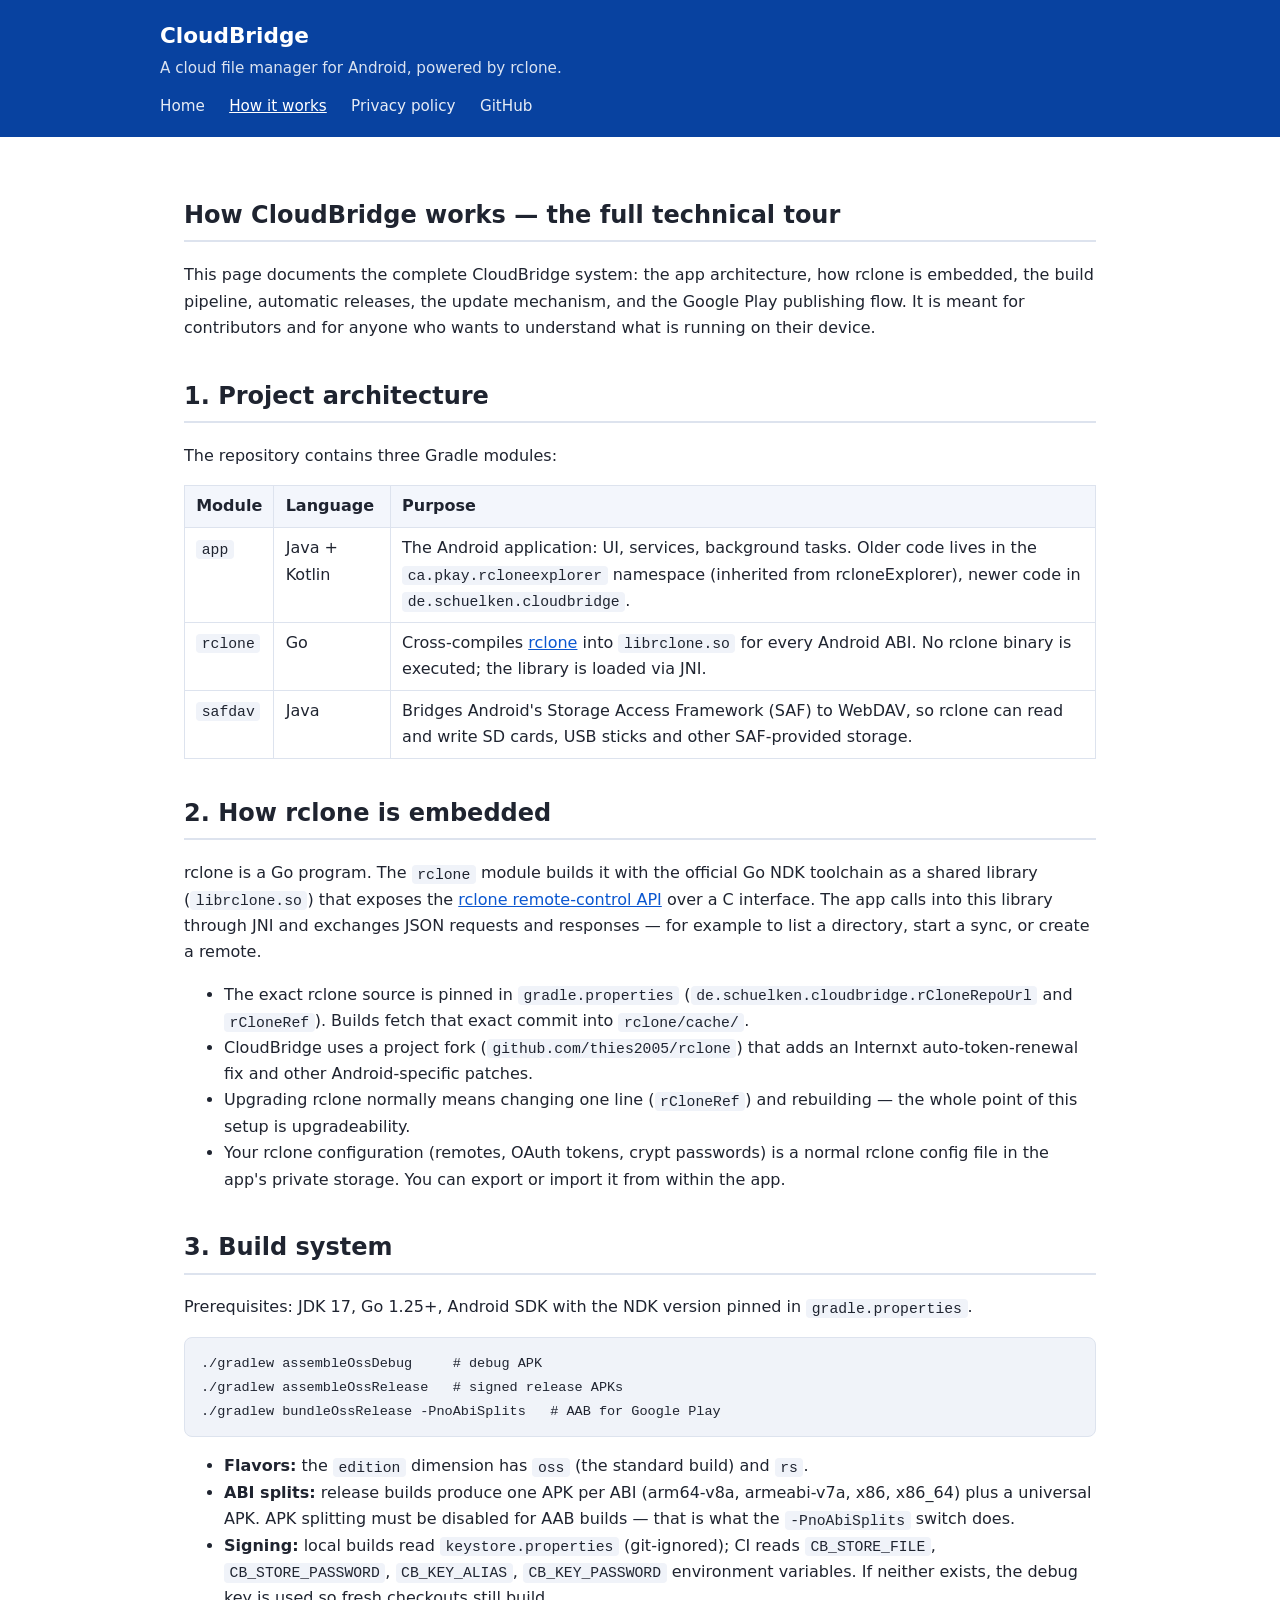
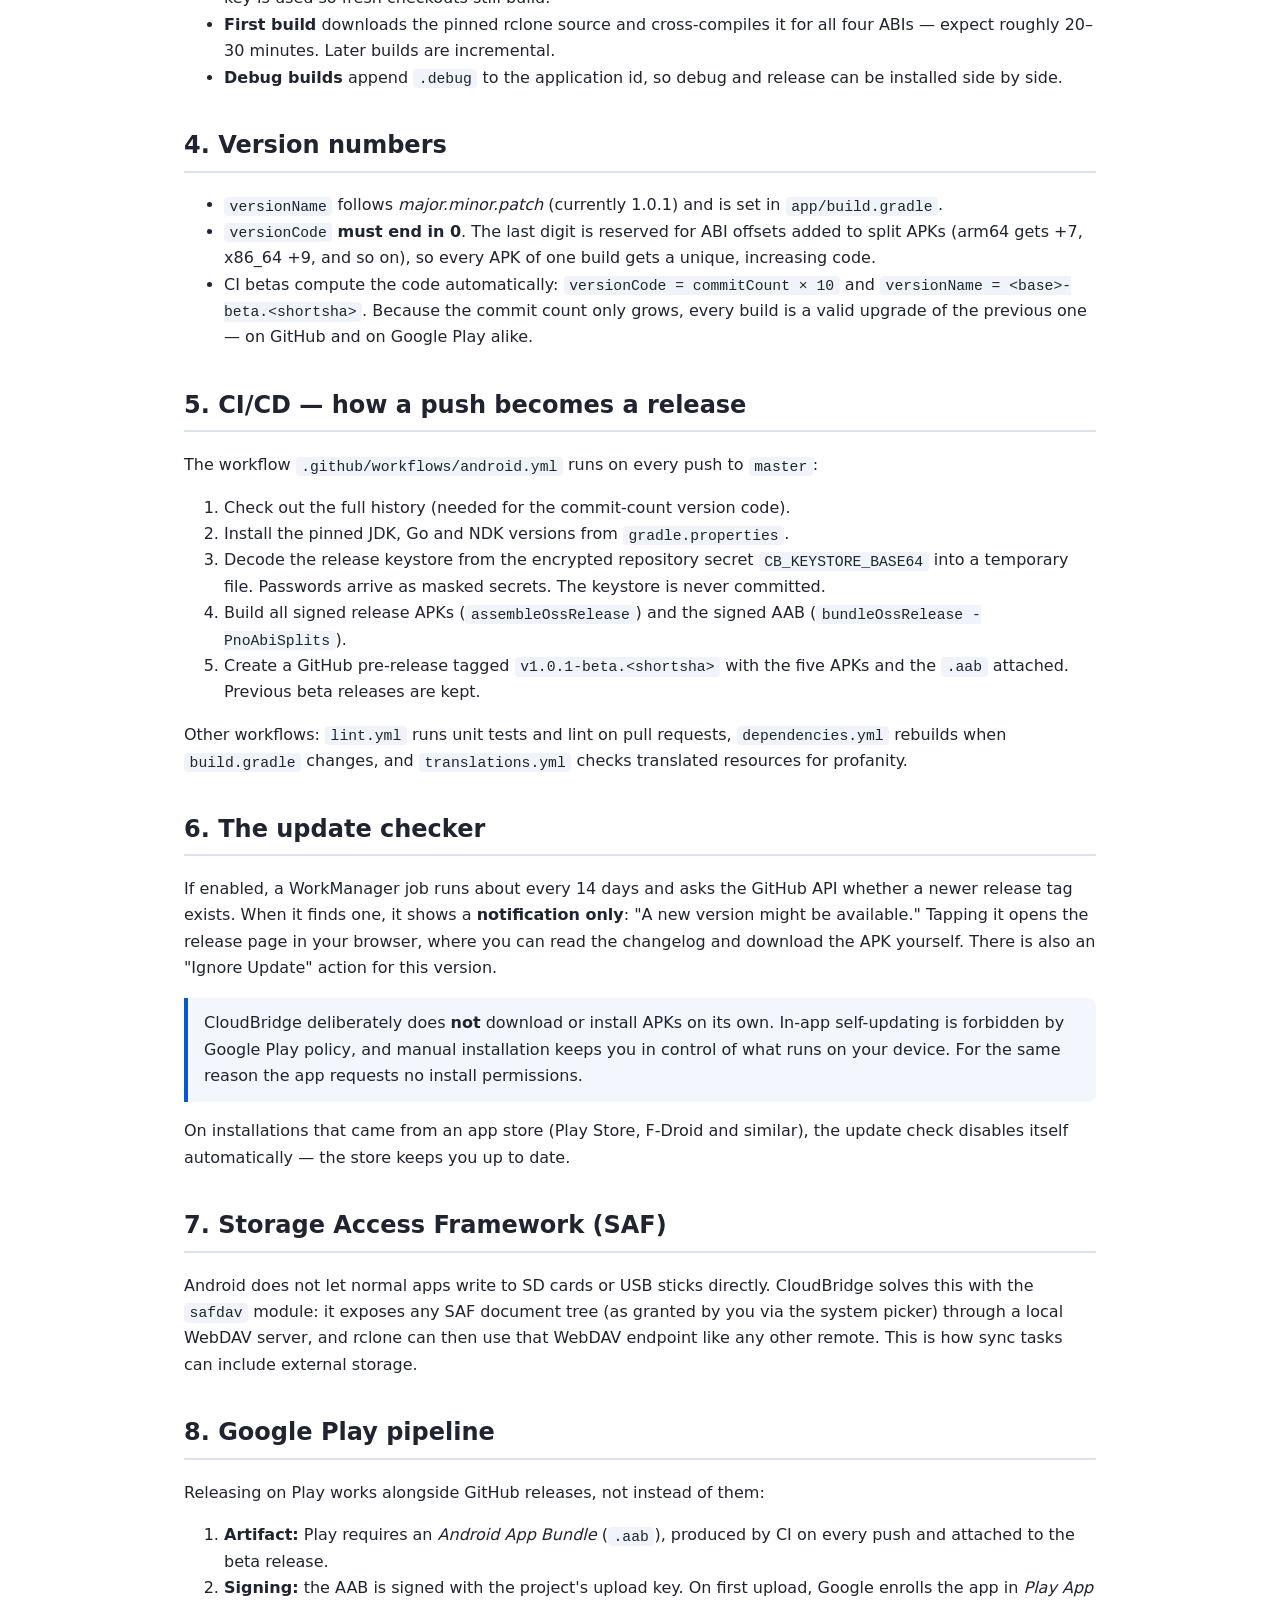
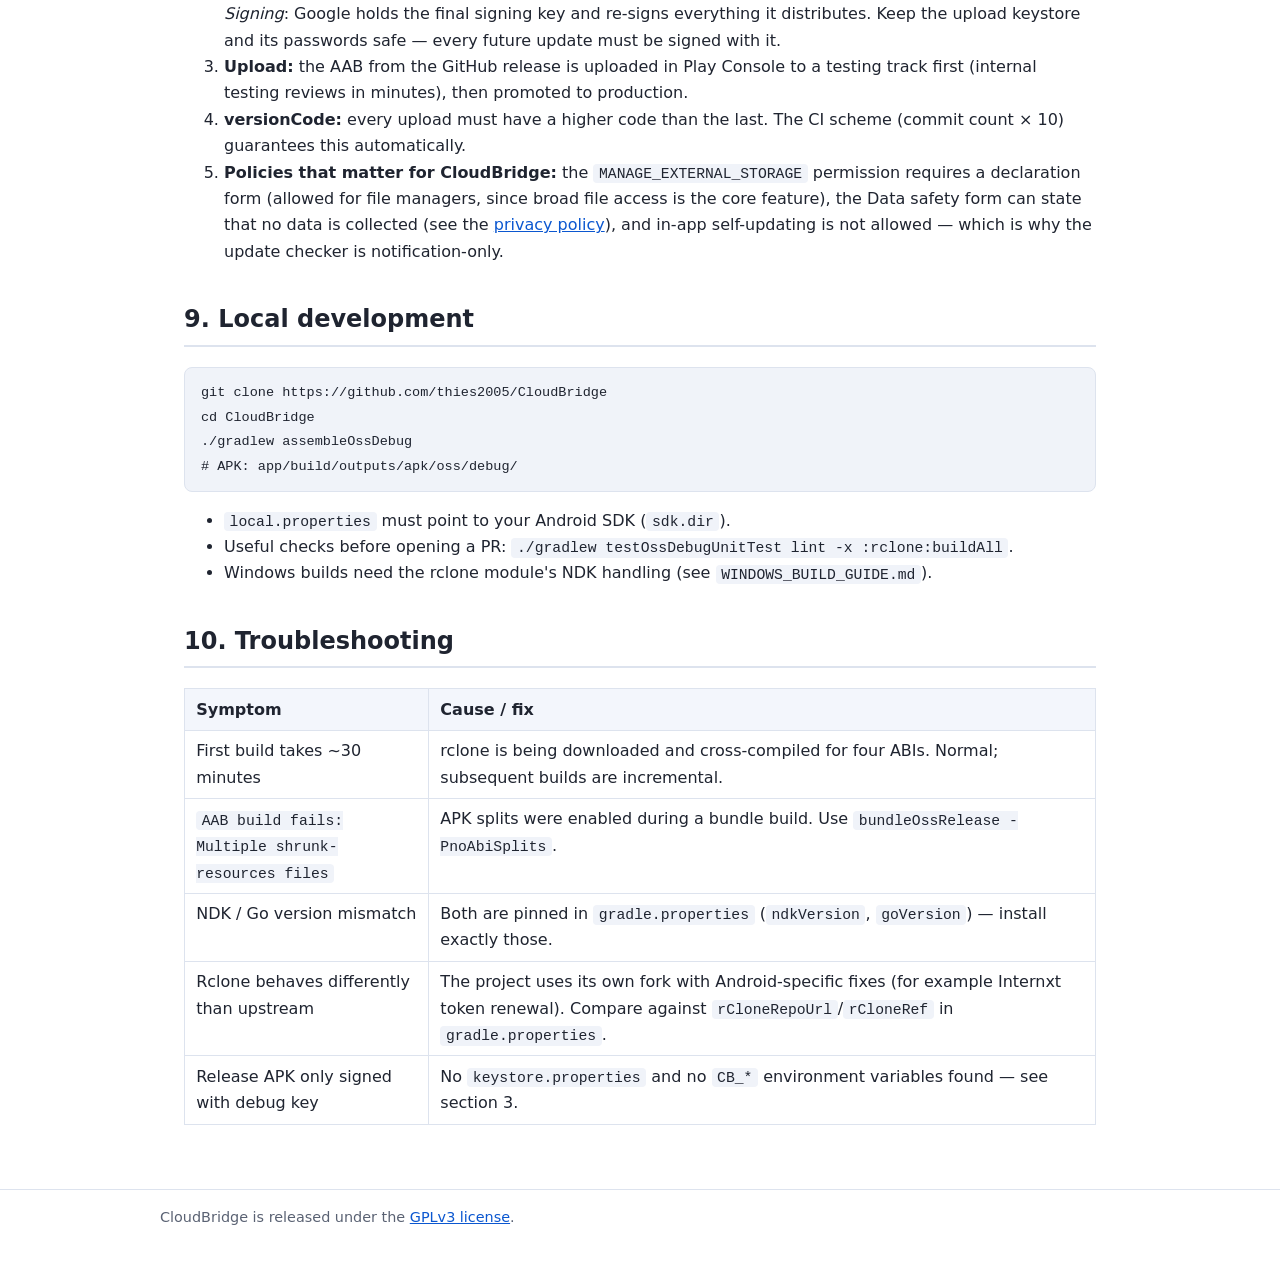
==== docs/internals.html @ ca446e2e "Merge c492876258ca841232229249519abe92ff77c3a4 into bda00f8d0162acb30a343982c54e3426d2824c15" ====
<!DOCTYPE html>
<html lang="en">
<head>
  <meta charset="utf-8">
  <meta name="viewport" content="width=device-width, initial-scale=1">
  <title>How CloudBridge works — technical documentation</title>
  <link rel="stylesheet" href="style.css">
</head>
<body>
<header class="site">
  <div class="inner">
    <h1>CloudBridge</h1>
    <p>A cloud file manager for Android, powered by rclone.</p>
    <nav class="site">
      <a href="index.html">Home</a>
      <a href="internals.html" aria-current="page">How it works</a>
      <a href="privacy.html">Privacy policy</a>
      <a href="https://github.com/thies2005/CloudBridge">GitHub</a>
    </nav>
  </div>
</header>

<main>
  <h2>How CloudBridge works — the full technical tour</h2>
  <p>
    This page documents the complete CloudBridge system: the app architecture, how
    rclone is embedded, the build pipeline, automatic releases, the update
    mechanism, and the Google Play publishing flow. It is meant for contributors
    and for anyone who wants to understand what is running on their device.
  </p>

  <h2 id="architecture">1. Project architecture</h2>
  <p>The repository contains three Gradle modules:</p>
  <table>
    <tr><th>Module</th><th>Language</th><th>Purpose</th></tr>
    <tr>
      <td><code>app</code></td>
      <td>Java + Kotlin</td>
      <td>The Android application: UI, services, background tasks. Older code lives in the <code>ca.pkay.rcloneexplorer</code> namespace (inherited from rcloneExplorer), newer code in <code>de.schuelken.cloudbridge</code>.</td>
    </tr>
    <tr>
      <td><code>rclone</code></td>
      <td>Go</td>
      <td>Cross-compiles <a href="https://rclone.org">rclone</a> into <code>librclone.so</code> for every Android ABI. No rclone binary is executed; the library is loaded via JNI.</td>
    </tr>
    <tr>
      <td><code>safdav</code></td>
      <td>Java</td>
      <td>Bridges Android's Storage Access Framework (SAF) to WebDAV, so rclone can read and write SD cards, USB sticks and other SAF-provided storage.</td>
    </tr>
  </table>

  <h2 id="rclone-integration">2. How rclone is embedded</h2>
  <p>
    rclone is a Go program. The <code>rclone</code> module builds it with the official
    Go NDK toolchain as a shared library (<code>librclone.so</code>) that exposes the
    <a href="https://rclone.org/rc/">rclone remote-control API</a> over a C interface.
    The app calls into this library through JNI and exchanges JSON requests and
    responses — for example to list a directory, start a sync, or create a remote.
  </p>
  <ul>
    <li>The exact rclone source is pinned in <code>gradle.properties</code> (<code>de.schuelken.cloudbridge.rCloneRepoUrl</code> and <code>rCloneRef</code>). Builds fetch that exact commit into <code>rclone/cache/</code>.</li>
    <li>CloudBridge uses a project fork (<code>github.com/thies2005/rclone</code>) that adds an Internxt auto-token-renewal fix and other Android-specific patches.</li>
    <li>Upgrading rclone normally means changing one line (<code>rCloneRef</code>) and rebuilding — the whole point of this setup is upgradeability.</li>
    <li>Your rclone configuration (remotes, OAuth tokens, crypt passwords) is a normal rclone config file in the app's private storage. You can export or import it from within the app.</li>
  </ul>

  <h2 id="build-system">3. Build system</h2>
  <p>Prerequisites: JDK 17, Go 1.25+, Android SDK with the NDK version pinned in <code>gradle.properties</code>.</p>
  <pre><code>./gradlew assembleOssDebug     # debug APK
./gradlew assembleOssRelease   # signed release APKs
./gradlew bundleOssRelease -PnoAbiSplits   # AAB for Google Play</code></pre>
  <ul>
    <li><strong>Flavors:</strong> the <code>edition</code> dimension has <code>oss</code> (the standard build) and <code>rs</code>.</li>
    <li><strong>ABI splits:</strong> release builds produce one APK per ABI (arm64-v8a, armeabi-v7a, x86, x86_64) plus a universal APK. APK splitting must be disabled for AAB builds — that is what the <code>-PnoAbiSplits</code> switch does.</li>
    <li><strong>Signing:</strong> local builds read <code>keystore.properties</code> (git-ignored); CI reads <code>CB_STORE_FILE</code>, <code>CB_STORE_PASSWORD</code>, <code>CB_KEY_ALIAS</code>, <code>CB_KEY_PASSWORD</code> environment variables. If neither exists, the debug key is used so fresh checkouts still build.</li>
    <li><strong>First build</strong> downloads the pinned rclone source and cross-compiles it for all four ABIs — expect roughly 20–30 minutes. Later builds are incremental.</li>
    <li><strong>Debug builds</strong> append <code>.debug</code> to the application id, so debug and release can be installed side by side.</li>
  </ul>

  <h2 id="versioning">4. Version numbers</h2>
  <ul>
    <li><code>versionName</code> follows <em>major.minor.patch</em> (currently 1.0.1) and is set in <code>app/build.gradle</code>.</li>
    <li><code>versionCode</code> <strong>must end in 0</strong>. The last digit is reserved for ABI offsets added to split APKs (arm64 gets +7, x86_64 +9, and so on), so every APK of one build gets a unique, increasing code.</li>
    <li>CI betas compute the code automatically: <code>versionCode = commitCount × 10</code> and <code>versionName = &lt;base&gt;-beta.&lt;shortsha&gt;</code>. Because the commit count only grows, every build is a valid upgrade of the previous one — on GitHub and on Google Play alike.</li>
  </ul>

  <h2 id="ci-cd">5. CI/CD — how a push becomes a release</h2>
  <p>The workflow <code>.github/workflows/android.yml</code> runs on every push to <code>master</code>:</p>
  <ol>
    <li>Check out the full history (needed for the commit-count version code).</li>
    <li>Install the pinned JDK, Go and NDK versions from <code>gradle.properties</code>.</li>
    <li>Decode the release keystore from the encrypted repository secret <code>CB_KEYSTORE_BASE64</code> into a temporary file. Passwords arrive as masked secrets. The keystore is never committed.</li>
    <li>Build all signed release APKs (<code>assembleOssRelease</code>) and the signed AAB (<code>bundleOssRelease -PnoAbiSplits</code>).</li>
    <li>Create a GitHub pre-release tagged <code>v1.0.1-beta.&lt;shortsha&gt;</code> with the five APKs and the <code>.aab</code> attached. Previous beta releases are kept.</li>
  </ol>
  <p>
    Other workflows: <code>lint.yml</code> runs unit tests and lint on pull requests,
    <code>dependencies.yml</code> rebuilds when <code>build.gradle</code> changes, and
    <code>translations.yml</code> checks translated resources for profanity.
  </p>

  <h2 id="updater">6. The update checker</h2>
  <p>
    If enabled, a WorkManager job runs about every 14 days and asks the GitHub API
    whether a newer release tag exists. When it finds one, it shows a
    <strong>notification only</strong>: "A new version might be available." Tapping it
    opens the release page in your browser, where you can read the changelog and
    download the APK yourself. There is also an "Ignore Update" action for this version.
  </p>
  <div class="note">
    CloudBridge deliberately does <strong>not</strong> download or install APKs on its
    own. In-app self-updating is forbidden by Google Play policy, and manual
    installation keeps you in control of what runs on your device. For the same
    reason the app requests no install permissions.
  </div>
  <p>
    On installations that came from an app store (Play Store, F-Droid and similar),
    the update check disables itself automatically — the store keeps you up to date.
  </p>

  <h2 id="storage-access-framework">7. Storage Access Framework (SAF)</h2>
  <p>
    Android does not let normal apps write to SD cards or USB sticks directly.
    CloudBridge solves this with the <code>safdav</code> module: it exposes any
    SAF document tree (as granted by you via the system picker) through a local
    WebDAV server, and rclone can then use that WebDAV endpoint like any other
    remote. This is how sync tasks can include external storage.
  </p>

  <h2 id="play-store">8. Google Play pipeline</h2>
  <p>Releasing on Play works alongside GitHub releases, not instead of them:</p>
  <ol>
    <li><strong>Artifact:</strong> Play requires an <em>Android App Bundle</em> (<code>.aab</code>), produced by CI on every push and attached to the beta release.</li>
    <li><strong>Signing:</strong> the AAB is signed with the project's upload key. On first upload, Google enrolls the app in <em>Play App Signing</em>: Google holds the final signing key and re-signs everything it distributes. Keep the upload keystore and its passwords safe — every future update must be signed with it.</li>
    <li><strong>Upload:</strong> the AAB from the GitHub release is uploaded in Play Console to a testing track first (internal testing reviews in minutes), then promoted to production.</li>
    <li><strong>versionCode:</strong> every upload must have a higher code than the last. The CI scheme (commit count × 10) guarantees this automatically.</li>
    <li><strong>Policies that matter for CloudBridge:</strong> the <code>MANAGE_EXTERNAL_STORAGE</code> permission requires a declaration form (allowed for file managers, since broad file access is the core feature), the Data safety form can state that no data is collected (see the <a href="privacy.html">privacy policy</a>), and in-app self-updating is not allowed — which is why the update checker is notification-only.</li>
  </ol>

  <h2 id="local-development">9. Local development</h2>
  <pre><code>git clone https://github.com/thies2005/CloudBridge
cd CloudBridge
./gradlew assembleOssDebug
# APK: app/build/outputs/apk/oss/debug/</code></pre>
  <ul>
    <li><code>local.properties</code> must point to your Android SDK (<code>sdk.dir</code>).</li>
    <li>Useful checks before opening a PR: <code>./gradlew testOssDebugUnitTest lint -x :rclone:buildAll</code>.</li>
    <li>Windows builds need the rclone module's NDK handling (see <code>WINDOWS_BUILD_GUIDE.md</code>).</li>
  </ul>

  <h2 id="troubleshooting">10. Troubleshooting</h2>
  <table>
    <tr><th>Symptom</th><th>Cause / fix</th></tr>
    <tr><td>First build takes ~30 minutes</td><td>rclone is being downloaded and cross-compiled for four ABIs. Normal; subsequent builds are incremental.</td></tr>
    <tr><td><code>AAB build fails: Multiple shrunk-resources files</code></td><td>APK splits were enabled during a bundle build. Use <code>bundleOssRelease -PnoAbiSplits</code>.</td></tr>
    <tr><td>NDK / Go version mismatch</td><td>Both are pinned in <code>gradle.properties</code> (<code>ndkVersion</code>, <code>goVersion</code>) — install exactly those.</td></tr>
    <tr><td>Rclone behaves differently than upstream</td><td>The project uses its own fork with Android-specific fixes (for example Internxt token renewal). Compare against <code>rCloneRepoUrl</code>/<code>rCloneRef</code> in <code>gradle.properties</code>.</td></tr>
    <tr><td>Release APK only signed with debug key</td><td>No <code>keystore.properties</code> and no <code>CB_*</code> environment variables found — see section 3.</td></tr>
  </table>
</main>

<footer class="site">
  <div class="inner">
    CloudBridge is released under the <a href="https://github.com/thies2005/CloudBridge/blob/master/LICENSE">GPLv3 license</a>.
  </div>
</footer>
</body>
</html>
---- docs/style.css ----
:root {
  --accent: #0b57d0;
  --accent-dark: #0842a0;
  --bg: #ffffff;
  --bg-soft: #f3f6fc;
  --text: #1f2430;
  --text-soft: #5a6273;
  --border: #dde3ee;
  --code-bg: #f0f3f9;
}

* { box-sizing: border-box; }

body {
  margin: 0;
  font-family: system-ui, -apple-system, "Segoe UI", Roboto, sans-serif;
  color: var(--text);
  background: var(--bg);
  line-height: 1.65;
}

header.site {
  background: var(--accent-dark);
  color: #fff;
  padding: 1.1rem 1.5rem;
}

header.site .inner, main, footer .inner { max-width: 960px; margin: 0 auto; }

header.site h1 { margin: 0; font-size: 1.35rem; }
header.site p { margin: .2rem 0 0; opacity: .85; font-size: .95rem; }

nav.site { margin-top: .7rem; }
nav.site a {
  color: #fff; text-decoration: none; font-size: .95rem;
  margin-right: 1.2rem; opacity: .9;
}
nav.site a:hover, nav.site a[aria-current] { opacity: 1; text-decoration: underline; }

main { padding: 1.5rem 1.5rem 3rem; }

h2 { border-bottom: 2px solid var(--border); padding-bottom: .3rem; margin-top: 2.2rem; }
h3 { margin-top: 1.6rem; }
a { color: var(--accent); }

code, pre {
  font-family: ui-monospace, SFMono-Regular, Menlo, Consolas, monospace;
  font-size: .92em;
}
code { background: var(--code-bg); padding: .1rem .35rem; border-radius: 4px; }
pre {
  background: var(--code-bg); border: 1px solid var(--border);
  padding: .8rem 1rem; border-radius: 8px; overflow-x: auto;
}
pre code { background: none; padding: 0; }

table { border-collapse: collapse; width: 100%; margin: 1rem 0; }
th, td { border: 1px solid var(--border); padding: .45rem .7rem; text-align: left; vertical-align: top; }
th { background: var(--bg-soft); }

.note {
  background: var(--bg-soft); border-left: 4px solid var(--accent);
  padding: .8rem 1rem; border-radius: 0 8px 8px 0; margin: 1rem 0;
}

footer.site { border-top: 1px solid var(--border); padding: 1rem 1.5rem 2rem; color: var(--text-soft); font-size: .9rem; }
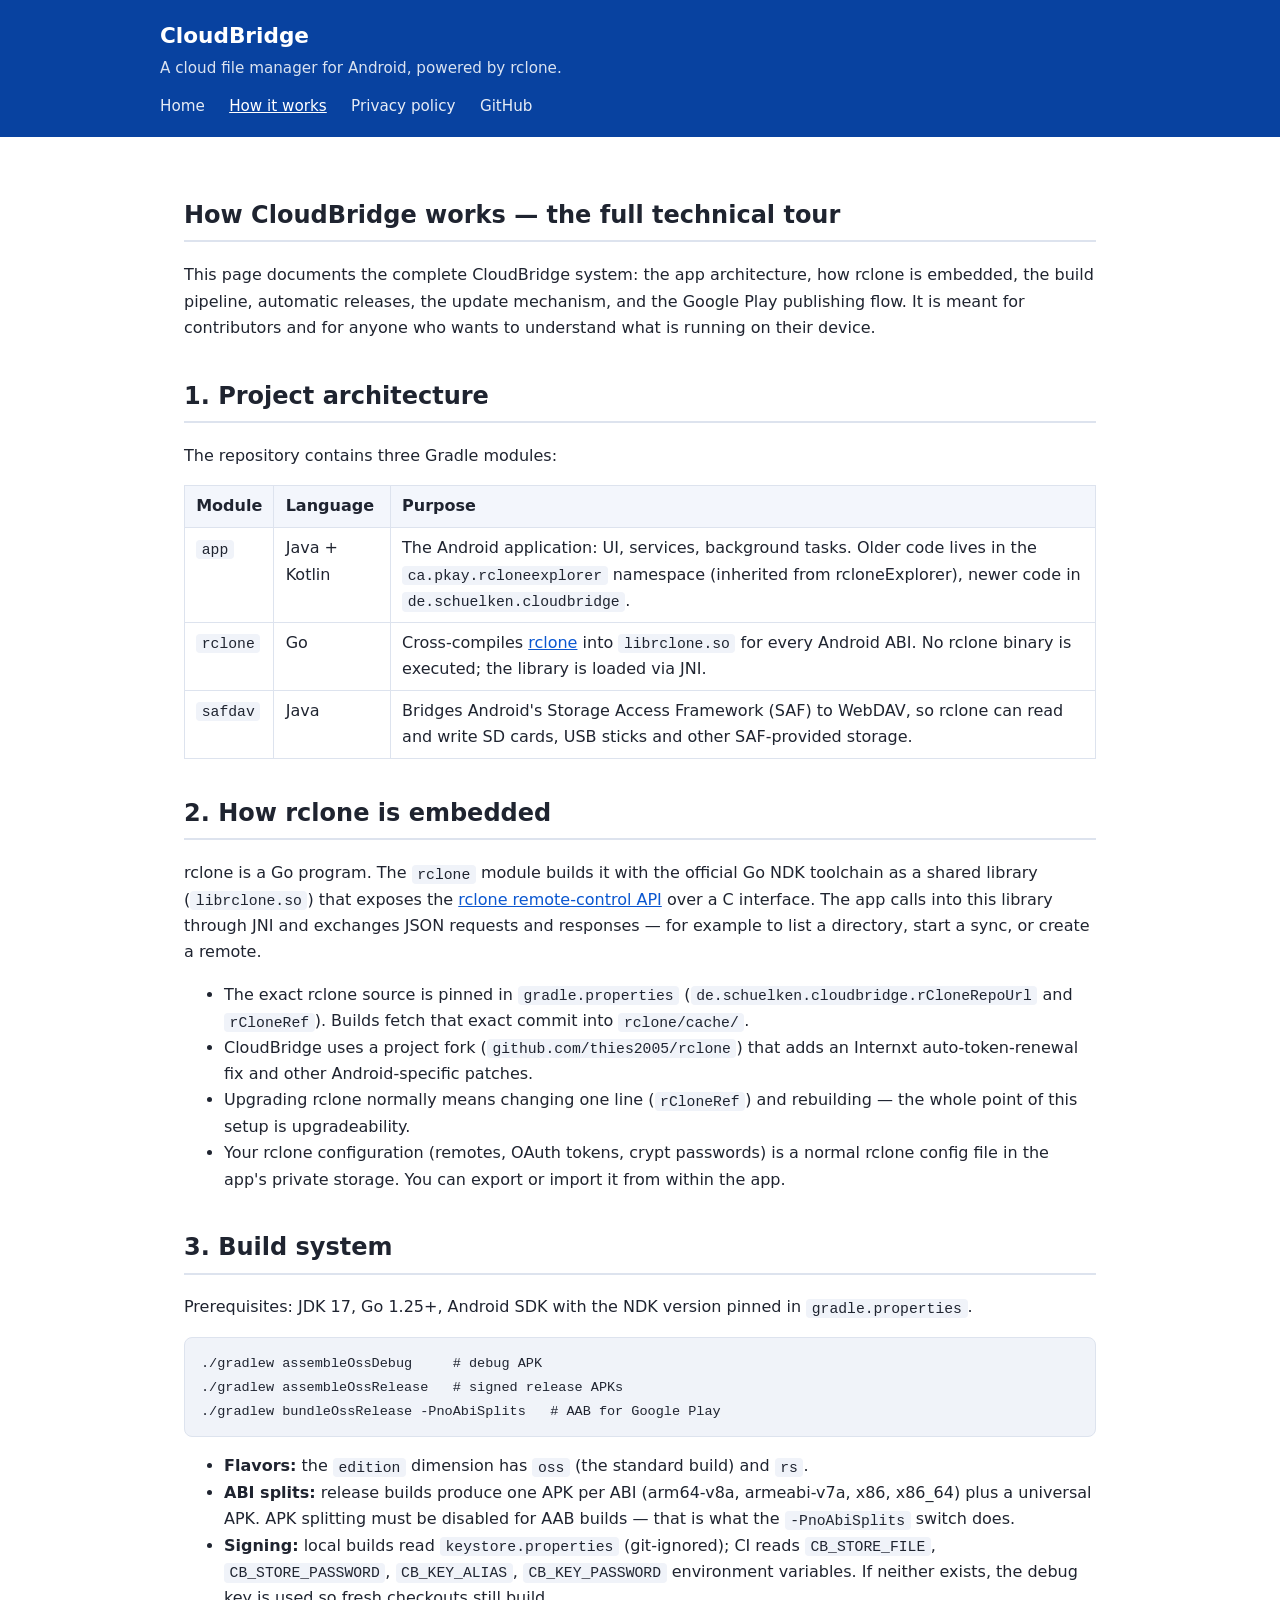
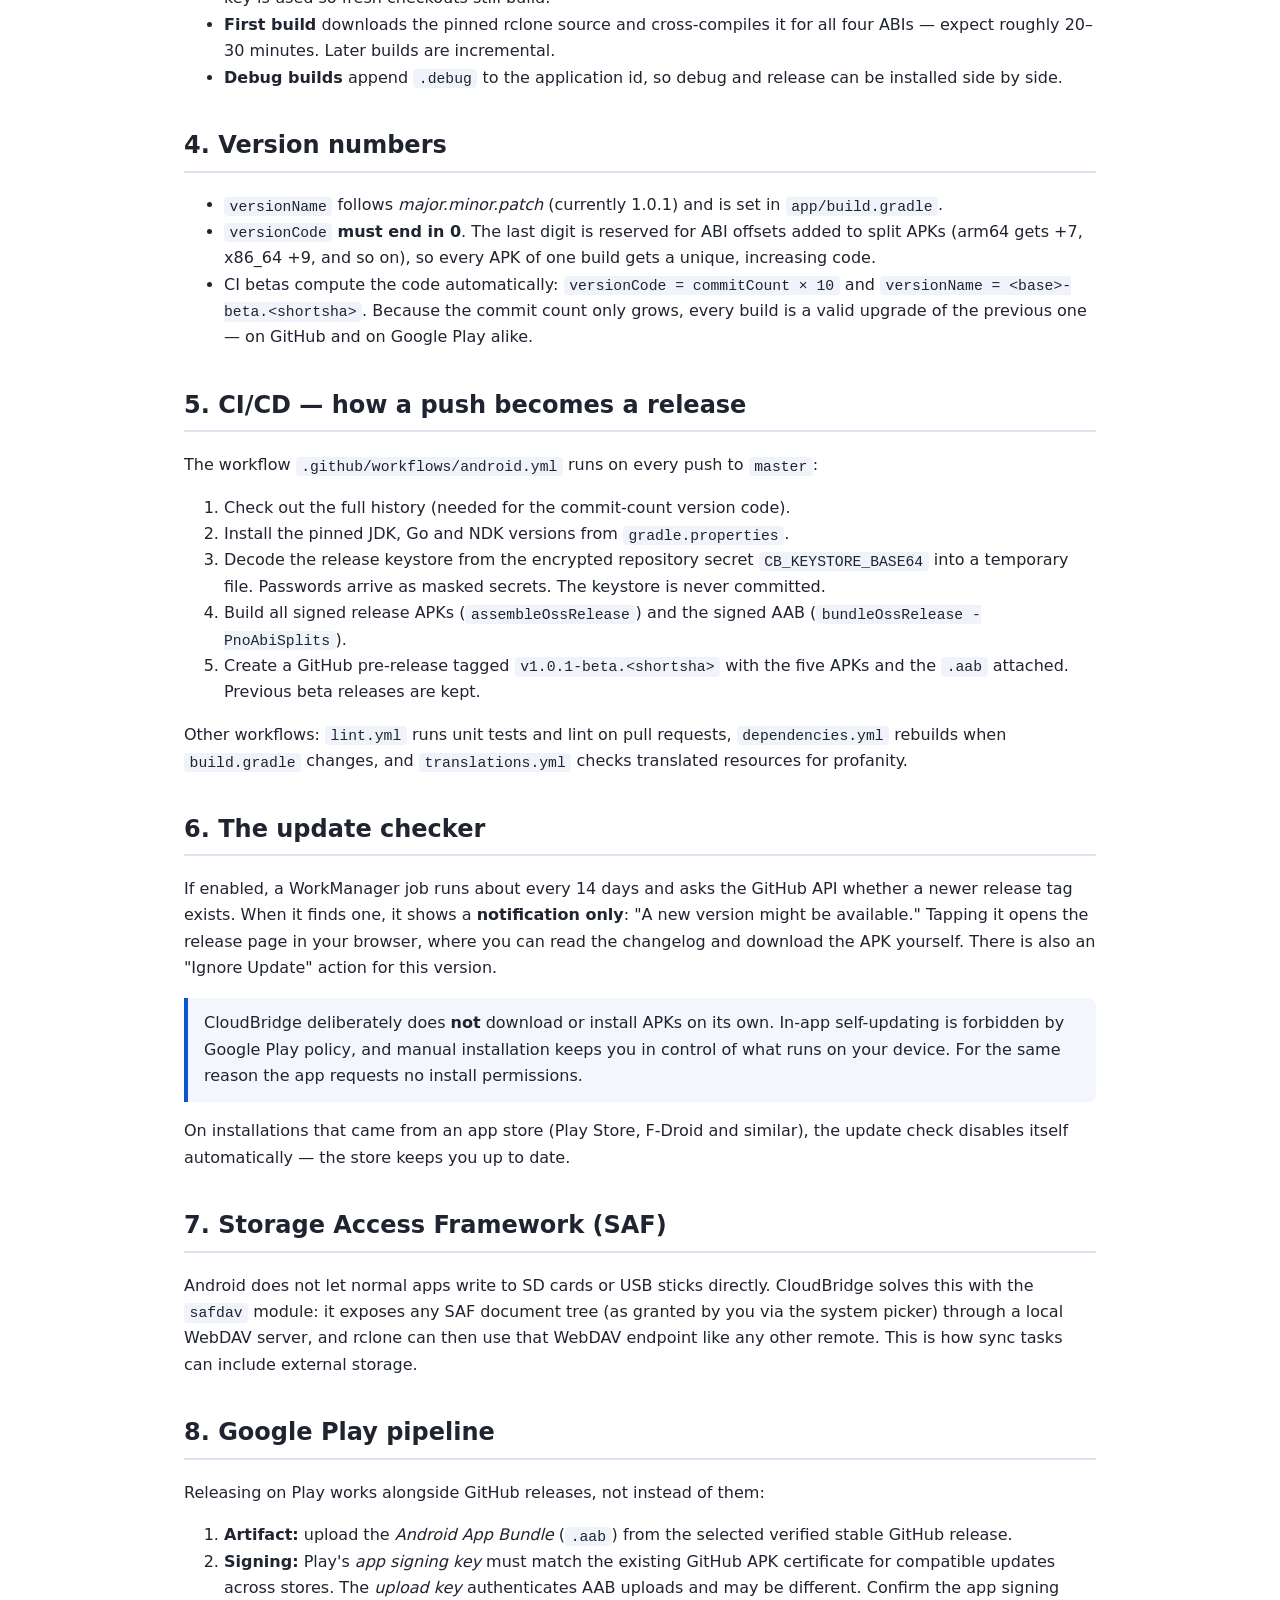
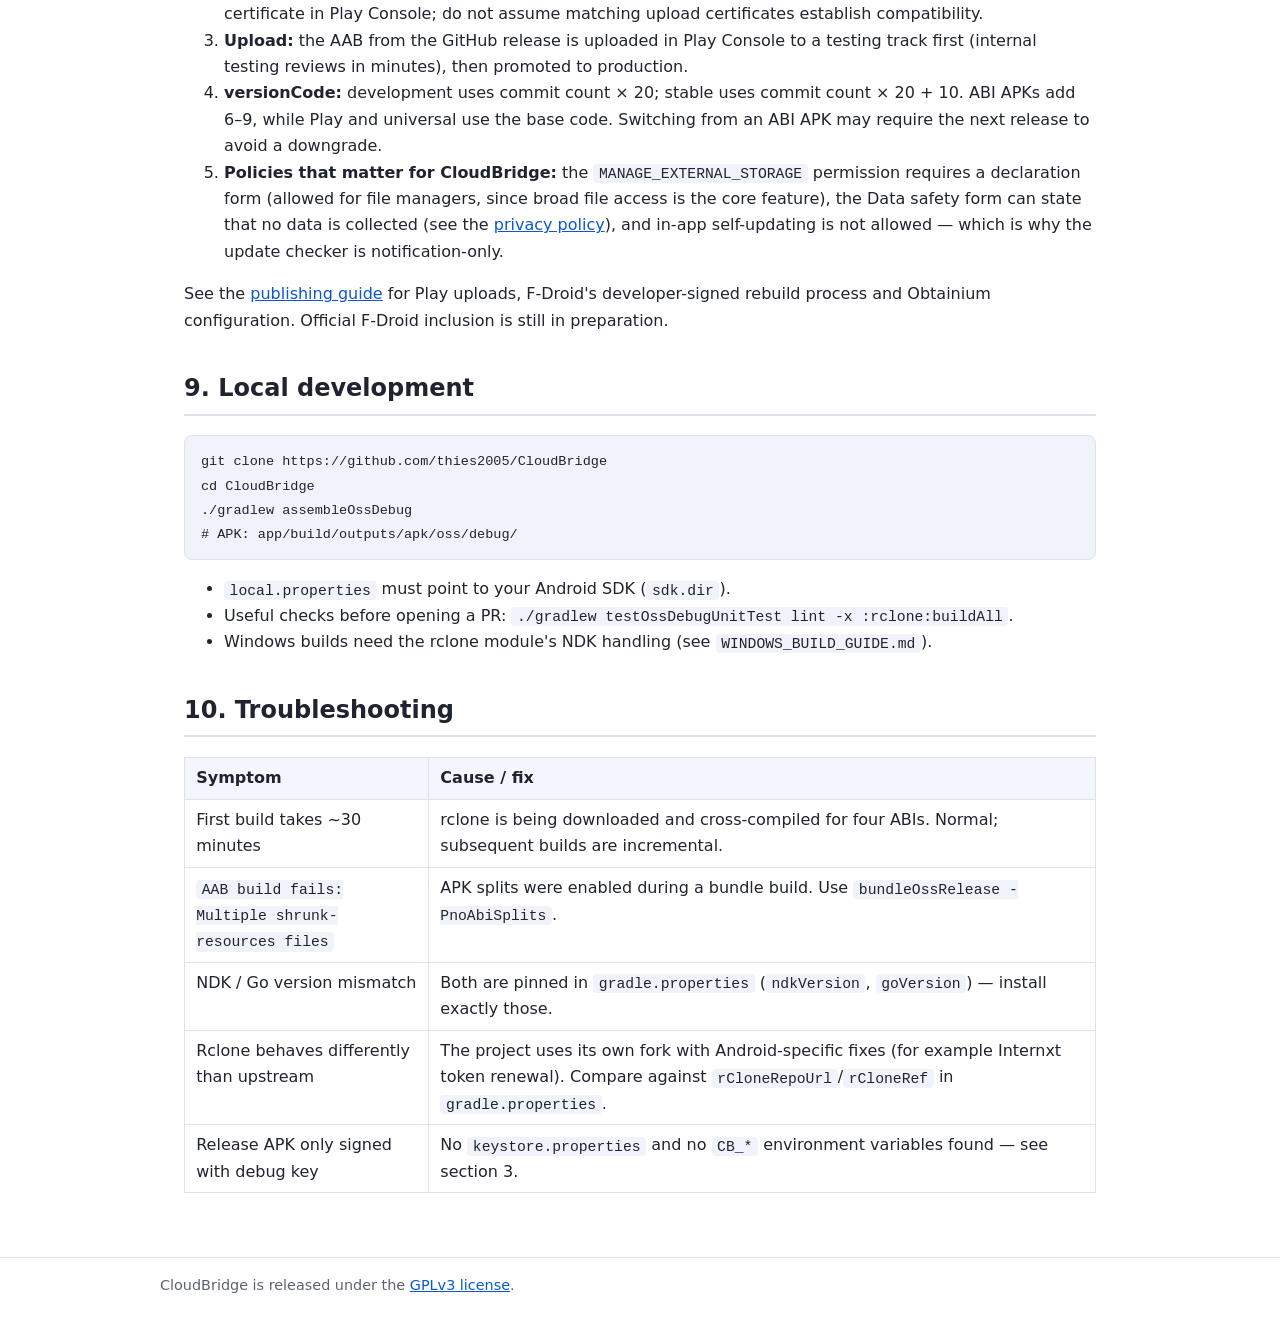
==== commit 0de7704d: "chore: release CloudBridge 1.0.3" ====
--- a/docs/internals.html
+++ b/docs/internals.html
@@ -131,12 +131,13 @@
   <h2 id="play-store">8. Google Play pipeline</h2>
   <p>Releasing on Play works alongside GitHub releases, not instead of them:</p>
   <ol>
-    <li><strong>Artifact:</strong> Play requires an <em>Android App Bundle</em> (<code>.aab</code>), produced by CI on every push and attached to the beta release.</li>
-    <li><strong>Signing:</strong> the AAB is signed with the project's upload key. On first upload, Google enrolls the app in <em>Play App Signing</em>: Google holds the final signing key and re-signs everything it distributes. Keep the upload keystore and its passwords safe — every future update must be signed with it.</li>
+    <li><strong>Artifact:</strong> upload the <em>Android App Bundle</em> (<code>.aab</code>) from the selected verified stable GitHub release.</li>
+    <li><strong>Signing:</strong> Play's <em>app signing key</em> must match the existing GitHub APK certificate for compatible updates across stores. The <em>upload key</em> authenticates AAB uploads and may be different. Confirm the app signing certificate in Play Console; do not assume matching upload certificates establish compatibility.</li>
     <li><strong>Upload:</strong> the AAB from the GitHub release is uploaded in Play Console to a testing track first (internal testing reviews in minutes), then promoted to production.</li>
-    <li><strong>versionCode:</strong> every upload must have a higher code than the last. The CI scheme (commit count × 10) guarantees this automatically.</li>
+    <li><strong>versionCode:</strong> development uses commit count × 20; stable uses commit count × 20 + 10. ABI APKs add 6–9, while Play and universal use the base code. Switching from an ABI APK may require the next release to avoid a downgrade.</li>
     <li><strong>Policies that matter for CloudBridge:</strong> the <code>MANAGE_EXTERNAL_STORAGE</code> permission requires a declaration form (allowed for file managers, since broad file access is the core feature), the Data safety form can state that no data is collected (see the <a href="privacy.html">privacy policy</a>), and in-app self-updating is not allowed — which is why the update checker is notification-only.</li>
   </ol>
+  <p>See the <a href="https://github.com/thies2005/CloudBridge/blob/master/docs/PUBLISHING.md">publishing guide</a> for Play uploads, F-Droid's developer-signed rebuild process and Obtainium configuration. Official F-Droid inclusion is still in preparation.</p>
 
   <h2 id="local-development">9. Local development</h2>
   <pre><code>git clone https://github.com/thies2005/CloudBridge
